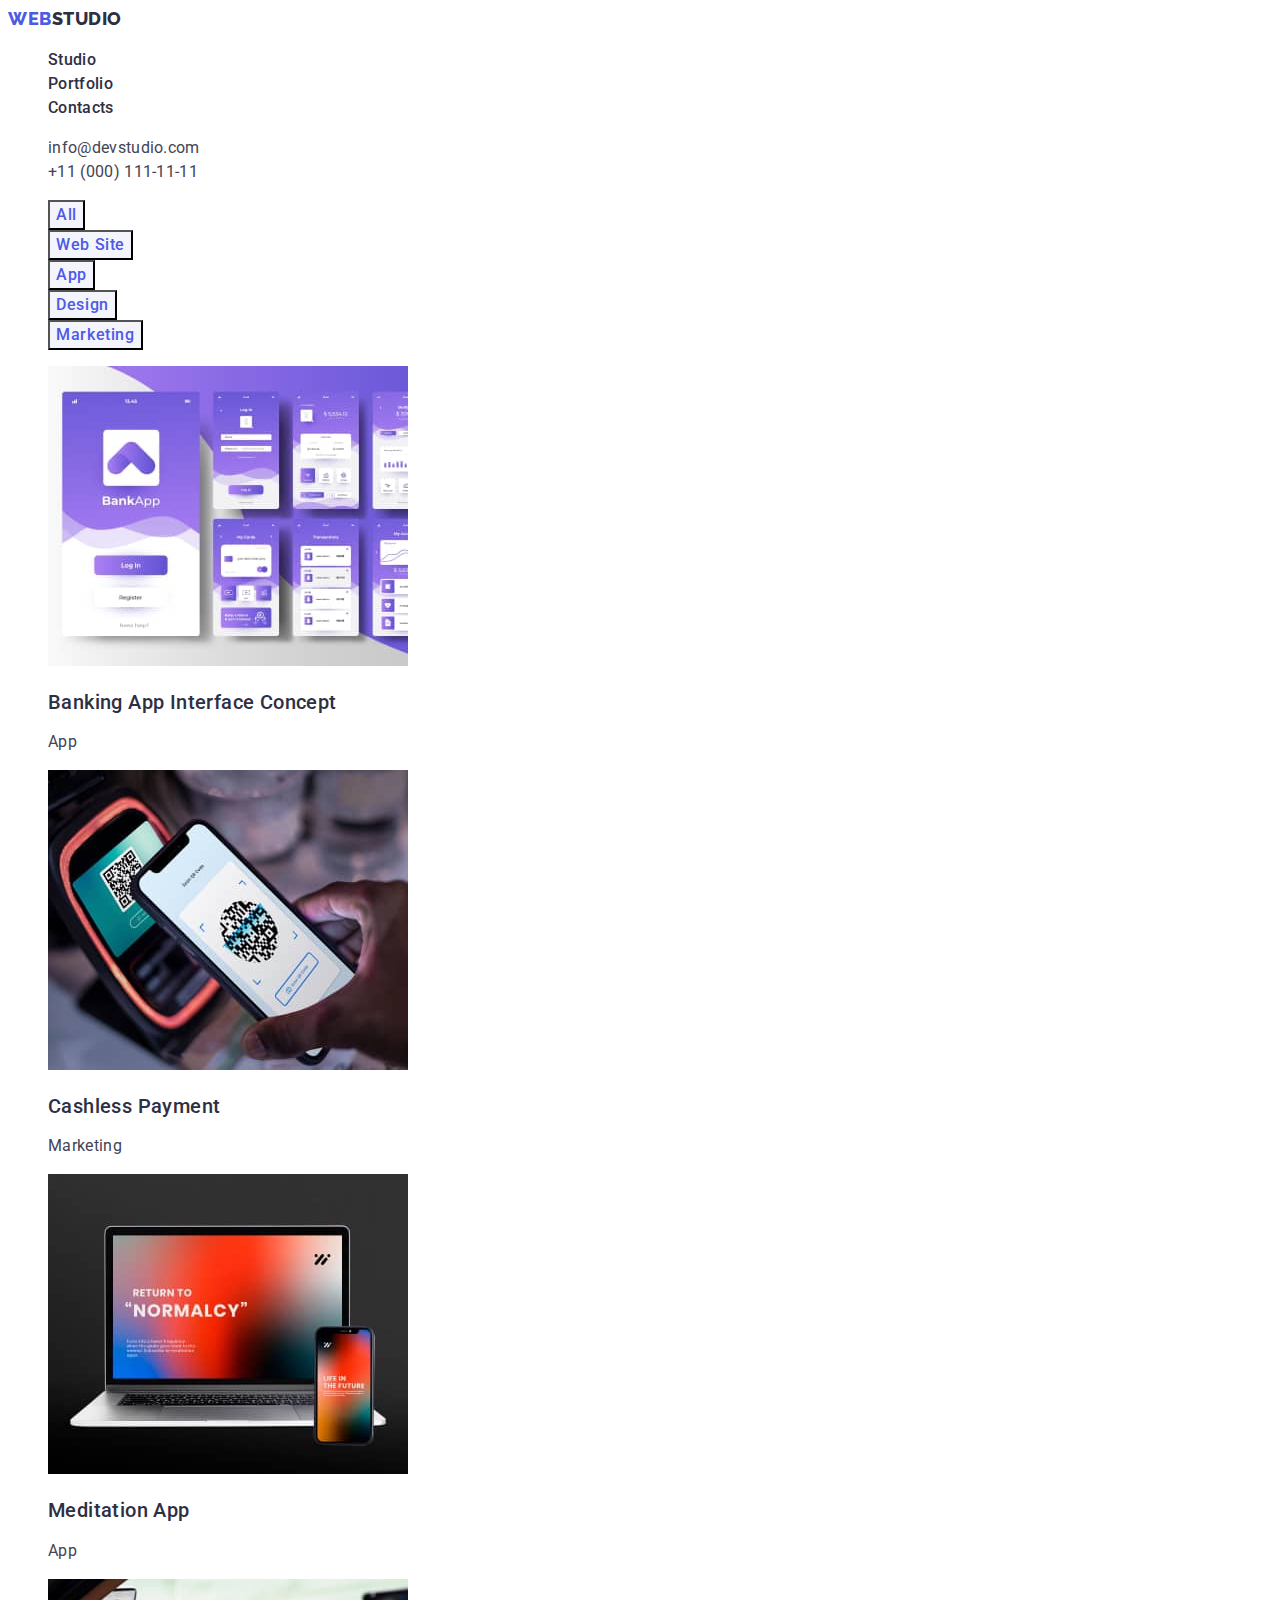
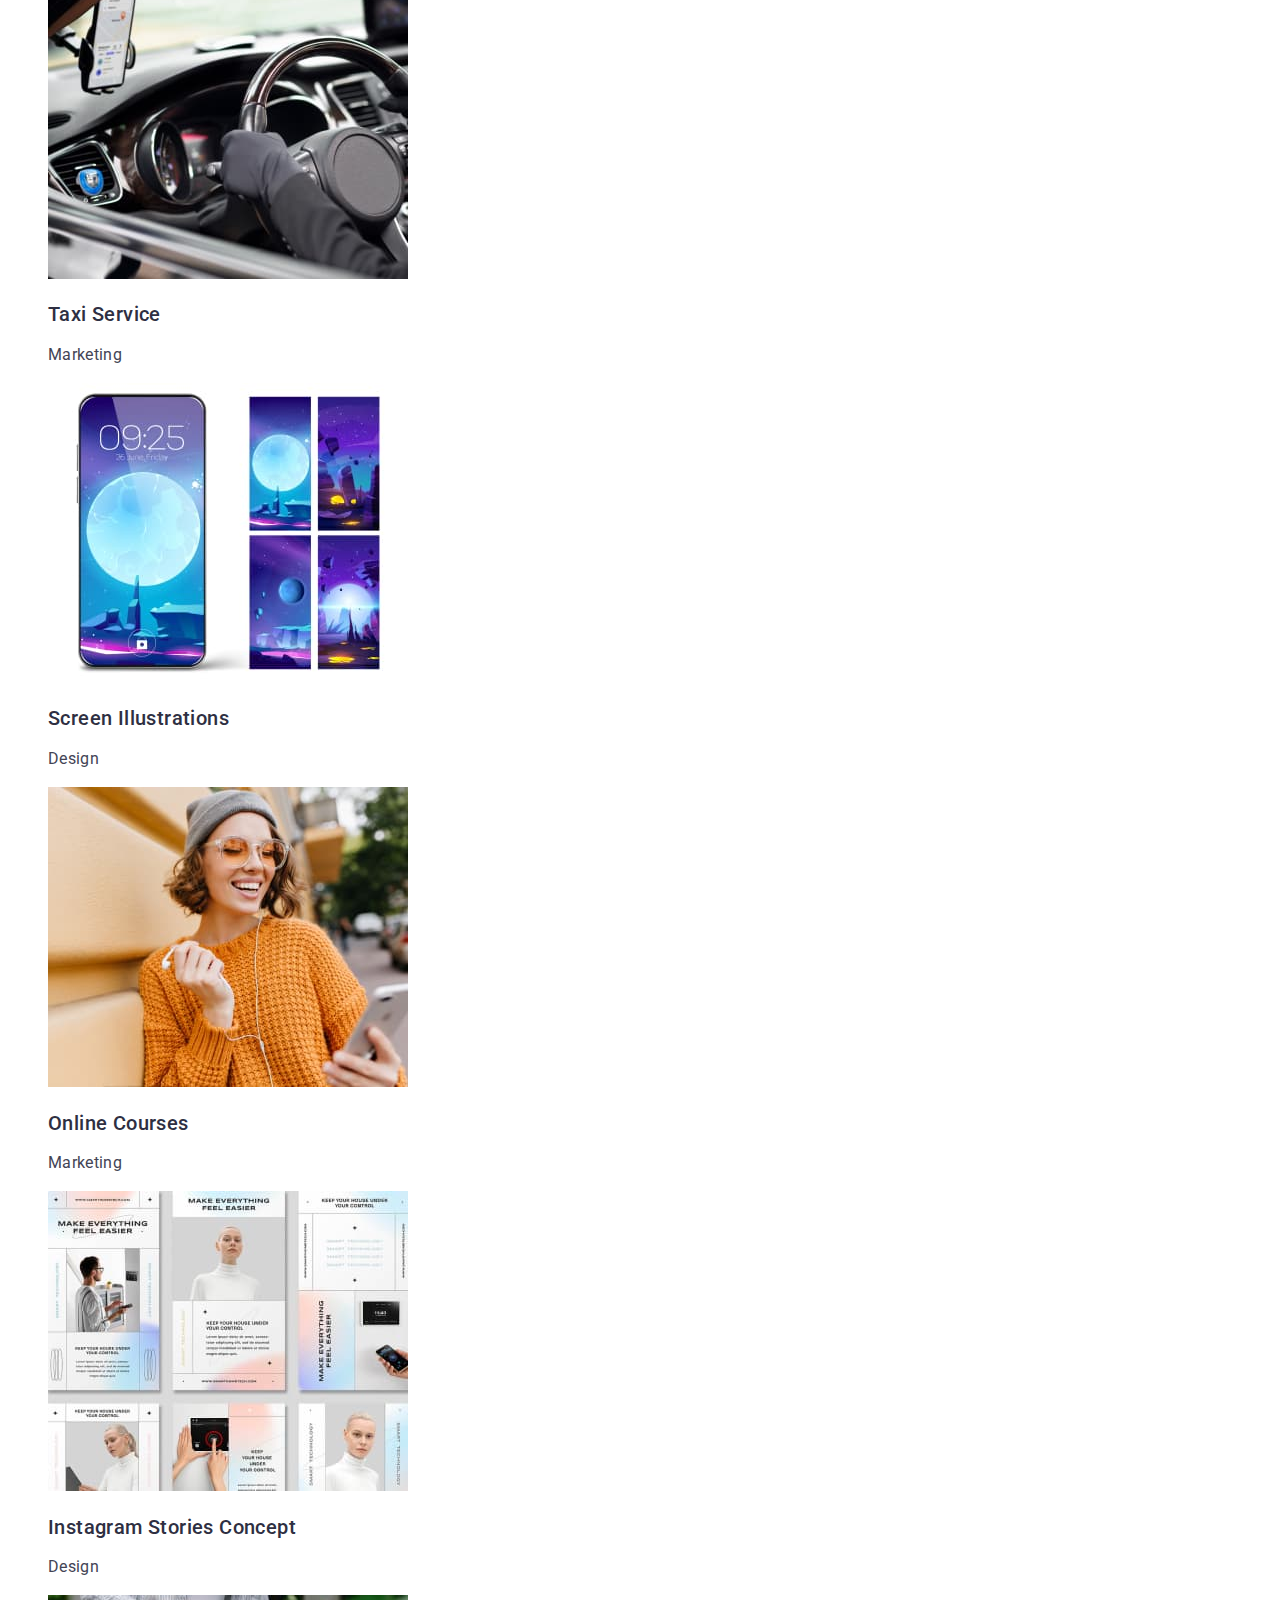
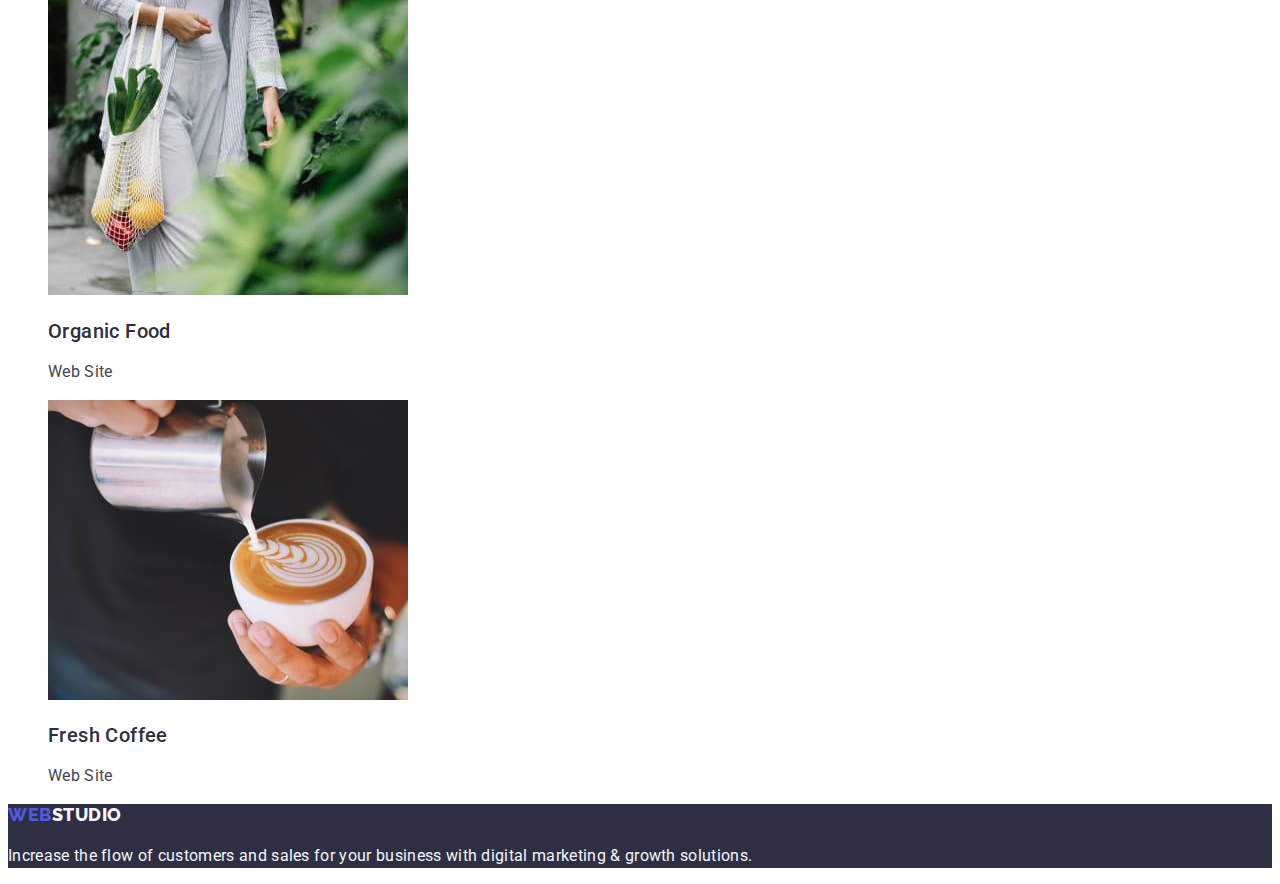
==== portfolio.html @ 10020835 "Initial commit" ====
<!DOCTYPE html>
<html lang="en">
  <head>
    <meta charset="UTF-8" />
    <meta http-equiv="X-UA-Compatible" content="IE=edge" />
    <meta name="viewport" content="width=device-width, initial-scale=1.0" />
    <title>Portfolio</title>
    <!-- Font styles -->
    <link rel="preconnect" href="https://fonts.googleapis.com" />
    <link rel="preconnect" href="https://fonts.gstatic.com" crossorigin />
    <link
      href="https://fonts.googleapis.com/css2?family=Raleway:wght@800&family=Roboto:wght@400;500;700;900&display=swap"
      rel="stylesheet"
    />
    <!-- Custom styles -->
    <link rel="stylesheet" href="./css/styles.css" />
  </head>
  <body>
    <!-- Header section -->
    <header>
      <nav>
        <a href="./index.html" class="logo link">Web<span class="logo-part">Studio</span></a>
        <ul class="list">
          <li>
            <a href="./index.html" class="link unit unit-address unit-menu">Studio</a>
          </li>
          <li>
            <a href="./portfolio.html" class="link unit unit-address unit-menu">Portfolio</a>
          </li>
          <li>
            <a href="" class="link unit unit-address unit-menu">Contacts</a>
          </li>
        </ul>
      </nav>
      <address class="unit-info">
        <ul class="list">
          <li>
            <a href="mailto:info@devstudio.com" class="link unit unit-info">info@devstudio.com</a>
          </li>
          <li>
            <a href="tel:+110001111111" class="link unit unit-info">+11 (000) 111-11-11</a>
          </li>
        </ul>
      </address>
    </header>

    <main>
      <!-- Main section -->
      <section>
        <h1 hidden>Portfolio</h1>
        <ul class="list">
          <li><button type="button" class="btn filter-btn">All</button></li>
          <li><button type="button" class="btn filter-btn">Web Site</button></li>
          <li><button type="button" class="btn filter-btn">App</button></li>
          <li><button type="button" class="btn filter-btn">Design</button></li>
          <li><button type="button" class="btn filter-btn">Marketing</button></li>
        </ul>
        <ul class="list">
          <li>
            <a href="" class="link">
              <img src="./images/portfolio/img1.jpg" alt="Banking App" width="360" height="300" />
              <h2 class="portfolio-photo-title">Banking App Interface Concept</h2>
              <p class="portfolio-photo-type">App</p>
            </a>
          </li>
          <li>
            <a href="" class="link">
              <img
                src="./images/portfolio/img2.jpg"
                alt="Cashless payment"
                width="360"
                height="300"
              />
              <h2 class="portfolio-photo-title">Cashless Payment</h2>
              <p class="portfolio-photo-type">Marketing</p>
            </a>
          </li>
          <li>
            <a href="" class="link">
              <img
                src="./images/portfolio/img3.jpg"
                alt="Meditation App"
                width="360"
                height="300"
              />
              <h2 class="portfolio-photo-title">Meditation App</h2>
              <p class="portfolio-photo-type">App</p>
            </a>
          </li>
          <li>
            <a href="" class="link">
              <img
                src="./images/portfolio/img4jpg.jpg"
                alt="Taxi service"
                width="360"
                height="300"
              />
              <h2 class="portfolio-photo-title">Taxi Service</h2>
              <p class="portfolio-photo-type">Marketing</p>
            </a>
          </li>
          <li>
            <a href="" class="link">
              <img
                src="./images/portfolio/img5.jpg"
                alt="Screen Illustrations"
                width="360"
                height="300"
              />
              <h2 class="portfolio-photo-title">Screen Illustrations</h2>
              <p class="portfolio-photo-type">Design</p>
            </a>
          </li>
          <li>
            <a href="" class="link">
              <img
                src="./images/portfolio/img6.jpg"
                alt="Online Courses"
                width="360"
                height="300"
              />
              <h2 class="portfolio-photo-title">Online Courses</h2>
              <p class="portfolio-photo-type">Marketing</p>
            </a>
          </li>
          <li>
            <a href="" class="link">
              <img
                src="./images/portfolio/img7.jpg"
                alt="Instagram Stories Concept"
                width="360"
                height="300"
              />
              <h2 class="portfolio-photo-title">Instagram Stories Concept</h2>
              <p class="portfolio-photo-type">Design</p>
            </a>
          </li>
          <li>
            <a href="" class="link">
              <img src="./images/portfolio/img8.jpg" alt="Organic Food" width="360" height="300" />
              <h2 class="portfolio-photo-title">Organic Food</h2>
              <p class="portfolio-photo-type">Web Site</p>
            </a>
          </li>
          <li>
            <a href="" class="link">
              <img src="./images/portfolio/img9.jpg" alt="Fresh Coffee" width="360" height="300" />
              <h2 class="portfolio-photo-title">Fresh Coffee</h2>
              <p class="portfolio-photo-type">Web Site</p>
            </a>
          </li>
        </ul>
      </section>
    </main>
    <!-- Footer section -->
    <footer class="page-bottom">
      <a href="./index.html" class="logo link">Web<span class="logo-part-bottom">Studio</span></a>
      <p class="footer-text">
        Increase the flow of customers and sales for your business with digital marketing & growth
        solutions.
      </p>
    </footer>
  </body>
</html>
---- css/styles.css ----
:root {
  /* Fonts */
  --primary-font: 'Roboto', sans-serif;
  --secondary-font: 'Raleway', sans-serif;

  /* Color */
  --main-txt-cl: #434455;
  --subtitle-cl: #2e2f42;
  --logo-part-cl: #4d5ae5;
  --main-bg-cl: #fff;
  --supporting-bg-cl: #2e2f42;
  --secondary-bg-cl: #f4f4fd;
  --main-header-cl: #fff;
  --accent-txt-cl: #404bbf;
}

/* Base styles */
body {
  font-family: var(--primary-font);
  font-size: 16px;
  line-height: 1.5;
  letter-spacing: 0.02em;
  color: var(--main-txt-cl);
  background-color: var(--main-bg-cl);
}

/* Background colors */
.hero {
  background-color: var(--supporting-bg-cl);
}

.team {
  background-color: var(--secondary-bg-cl);
}

.page-bottom {
  background-color: var(--supporting-bg-cl);
}

/* Logo */
.logo {
  text-transform: uppercase;
  font-family: var(--secondary-font);
  font-weight: 800;
  font-size: 18px;
  line-height: 1.17;
  align-items: center;
  letter-spacing: 0.03em;
  color: var(--logo-part-cl);
}

.logo-part {
  color: var(--subtitle-cl);
}

.logo-part-bottom {
  color: var(--secondary-bg-cl);
}

/* Menu */
.unit-menu {
  font-weight: 500;
  line-height: 1.5;
  color: var(--subtitle-cl);
  text-decoration: none;
  font-style: normal;
}

.unit-info {
  font-style: normal;
  text-decoration: none;
  color: inherit;
}

.unit-info:hover,
.unit-info:focus,
.unit-menu:hover,
.unit-menu:focus {
  color: var(--accent-txt-cl);
}

/* Benefits */
.benefit-unit {
}

/* Buttons */
.main-btn {
  font-family: inherit;
  font-style: normal;
  font-weight: 500;
  font-size: 16px;
  line-height: 1.5;
  display: flex;
  align-items: center;
  letter-spacing: 0.04em;
  background-color: var(--logo-part-cl);
  color: var(--main-header-cl);
  cursor: pointer;
}

.main-btn:hover,
.main-btn:focus {
  background-color: var(--accent-txt-cl);
}

.filter-btn {
  font-family: inherit;
  cursor: pointer;
  background-color: var(--secondary-bg-cl);
  font-weight: 500;
  font-size: 16px;
  line-height: 1.5;
  align-items: center;
  text-align: center;
  letter-spacing: 0.04em;
  color: var(--logo-part-cl);
}

.filter-btn:hover,
.filter-btn:focus {
  background-color: var(--accent-txt-cl);
  color: var(--main-bg-cl);
}

.list {
  list-style: none;
}

/* Main content */

.main-header {
  font-weight: 700;
  font-size: 56px;
  line-height: 1.07;
  text-align: center;
  letter-spacing: 0.02em;
  color: var(--main-header-cl);
}

.subtitle {
  font-weight: 700;
  font-size: 36px;
  line-height: 1.11;
  text-align: center;
  letter-spacing: 0.02em;
  text-transform: capitalize;
  color: var(--subtitle-cl);
}
.benefits-title {
  font-weight: 500;
  font-size: 20px;
  line-height: 1.2;
  letter-spacing: 0.02em;
  color: var(--subtitle-cl);
}

/* Team */

.photo-name {
  font-weight: 500;
  font-size: 20px;
  line-height: 1.2;
  text-align: center;
  letter-spacing: 0.02em;
  color: var(--subtitle-cl);
}

.team-unit {
  background-color: var(--main-bg-cl);
}

.photo-desc-team {
  text-align: center;
}

/* Footer */
.footer-text {
  color: #f4f4fd;
  font-size: 16px;
  line-height: 1.5;
  letter-spacing: 0.02em;
}

/* Portfolio */
.portfolio-photo-title {
  color: #2e2f42;
  font-weight: 500;
  font-size: 20px;
  line-height: 1.2;
  letter-spacing: 0.02em;
}
.portfolio-photo-type {
  font-size: 16px;
  line-height: 1.5;
  letter-spacing: 0.02em;
  color: var(--main-txt-cl);
}

.link {
  text-decoration: none;
}
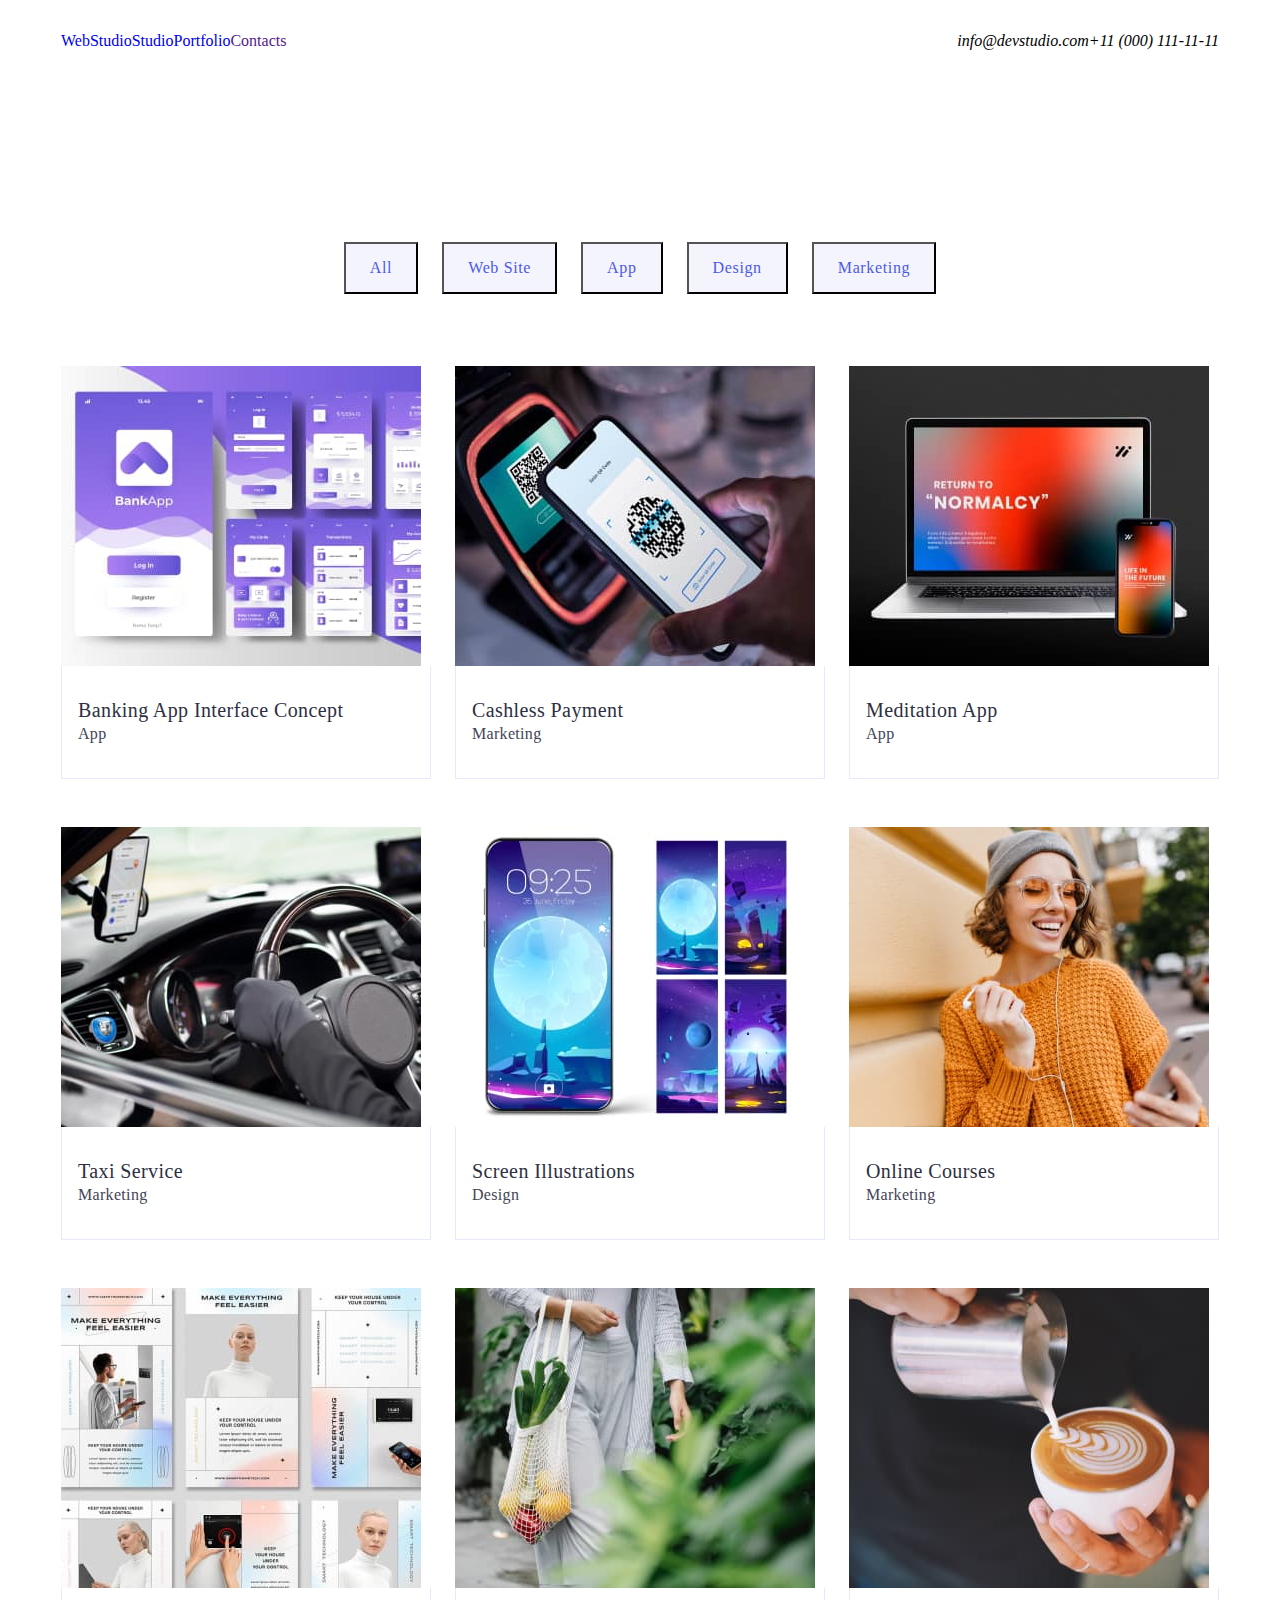
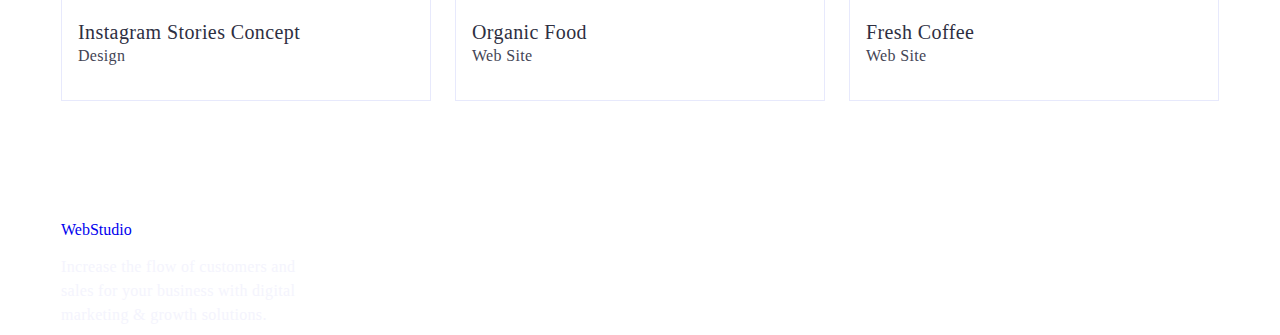
==== commit 5661f930: "update1" ====
--- a/portfolio.html
+++ b/portfolio.html
@@ -5,6 +5,14 @@
     <meta http-equiv="X-UA-Compatible" content="IE=edge" />
     <meta name="viewport" content="width=device-width, initial-scale=1.0" />
     <title>Portfolio</title>
+    <link
+      rel="stylesheet"
+      href="https://cdnjs.cloudflare.com/ajax/libs/modern-normalize/1.1.0/modern-normalize.min.css"
+      integrity="sha512-wpPYUAdjBVSE4KJnH1VR1HeZfpl1ub8YT/NKx4PuQ5NmX2tKuGu6U/JRp5y+Y8XG2tV+wKQpNHVUX03MfMFn9Q=="
+      crossorigin="anonymous"
+      referrerpolicy="no-referrer"
+    />
+
     <!-- Font styles -->
     <link rel="preconnect" href="https://fonts.googleapis.com" />
     <link rel="preconnect" href="https://fonts.gstatic.com" crossorigin />
@@ -17,148 +25,184 @@
   </head>
   <body>
     <!-- Header section -->
-    <header>
-      <nav>
-        <a href="./index.html" class="logo link">Web<span class="logo-part">Studio</span></a>
-        <ul class="list">
-          <li>
-            <a href="./index.html" class="link unit unit-address unit-menu">Studio</a>
-          </li>
-          <li>
-            <a href="./portfolio.html" class="link unit unit-address unit-menu">Portfolio</a>
-          </li>
-          <li>
-            <a href="" class="link unit unit-address unit-menu">Contacts</a>
-          </li>
-        </ul>
-      </nav>
-      <address class="unit-info">
-        <ul class="list">
-          <li>
-            <a href="mailto:info@devstudio.com" class="link unit unit-info">info@devstudio.com</a>
-          </li>
-          <li>
-            <a href="tel:+110001111111" class="link unit unit-info">+11 (000) 111-11-11</a>
-          </li>
-        </ul>
-      </address>
+    <header class="header-page">
+      <div class="container site-nav">
+        <nav class="header-nav">
+          <a href="./index.html" class="header-nav-logo logo link"
+            >Web<span class="logo-part">Studio</span></a
+          >
+          <ul class="header-nav-menu list">
+            <li class="item">
+              <a href="./index.html" class="link unit unit-address unit-menu">Studio</a>
+            </li>
+            <li class="item">
+              <a href="./portfolio.html" class="link unit unit-address unit-menu">Portfolio</a>
+            </li>
+            <li class="item">
+              <a href="" class="link unit unit-address unit-menu">Contacts</a>
+            </li>
+          </ul>
+        </nav>
+        <address class="unit-info">
+          <ul class="list adr-list">
+            <li class="item">
+              <a href="mailto:info@devstudio.com" class="link unit unit-info">info@devstudio.com</a>
+            </li>
+            <li class="item">
+              <a href="tel:+110001111111" class="link unit unit-info">+11 (000) 111-11-11</a>
+            </li>
+          </ul>
+        </address>
+      </div>
     </header>
 
     <main>
       <!-- Main section -->
-      <section>
-        <h1 hidden>Portfolio</h1>
-        <ul class="list">
-          <li><button type="button" class="btn filter-btn">All</button></li>
-          <li><button type="button" class="btn filter-btn">Web Site</button></li>
-          <li><button type="button" class="btn filter-btn">App</button></li>
-          <li><button type="button" class="btn filter-btn">Design</button></li>
-          <li><button type="button" class="btn filter-btn">Marketing</button></li>
-        </ul>
-        <ul class="list">
-          <li>
-            <a href="" class="link">
-              <img src="./images/portfolio/img1.jpg" alt="Banking App" width="360" height="300" />
-              <h2 class="portfolio-photo-title">Banking App Interface Concept</h2>
-              <p class="portfolio-photo-type">App</p>
-            </a>
-          </li>
-          <li>
-            <a href="" class="link">
-              <img
-                src="./images/portfolio/img2.jpg"
-                alt="Cashless payment"
-                width="360"
-                height="300"
-              />
-              <h2 class="portfolio-photo-title">Cashless Payment</h2>
-              <p class="portfolio-photo-type">Marketing</p>
-            </a>
-          </li>
-          <li>
-            <a href="" class="link">
-              <img
-                src="./images/portfolio/img3.jpg"
-                alt="Meditation App"
-                width="360"
-                height="300"
-              />
-              <h2 class="portfolio-photo-title">Meditation App</h2>
-              <p class="portfolio-photo-type">App</p>
-            </a>
-          </li>
-          <li>
-            <a href="" class="link">
-              <img
-                src="./images/portfolio/img4jpg.jpg"
-                alt="Taxi service"
-                width="360"
-                height="300"
-              />
-              <h2 class="portfolio-photo-title">Taxi Service</h2>
-              <p class="portfolio-photo-type">Marketing</p>
-            </a>
-          </li>
-          <li>
-            <a href="" class="link">
-              <img
-                src="./images/portfolio/img5.jpg"
-                alt="Screen Illustrations"
-                width="360"
-                height="300"
-              />
-              <h2 class="portfolio-photo-title">Screen Illustrations</h2>
-              <p class="portfolio-photo-type">Design</p>
-            </a>
-          </li>
-          <li>
-            <a href="" class="link">
-              <img
-                src="./images/portfolio/img6.jpg"
-                alt="Online Courses"
-                width="360"
-                height="300"
-              />
-              <h2 class="portfolio-photo-title">Online Courses</h2>
-              <p class="portfolio-photo-type">Marketing</p>
-            </a>
-          </li>
-          <li>
-            <a href="" class="link">
-              <img
-                src="./images/portfolio/img7.jpg"
-                alt="Instagram Stories Concept"
-                width="360"
-                height="300"
-              />
-              <h2 class="portfolio-photo-title">Instagram Stories Concept</h2>
-              <p class="portfolio-photo-type">Design</p>
-            </a>
-          </li>
-          <li>
-            <a href="" class="link">
-              <img src="./images/portfolio/img8.jpg" alt="Organic Food" width="360" height="300" />
-              <h2 class="portfolio-photo-title">Organic Food</h2>
-              <p class="portfolio-photo-type">Web Site</p>
-            </a>
-          </li>
-          <li>
-            <a href="" class="link">
-              <img src="./images/portfolio/img9.jpg" alt="Fresh Coffee" width="360" height="300" />
-              <h2 class="portfolio-photo-title">Fresh Coffee</h2>
-              <p class="portfolio-photo-type">Web Site</p>
-            </a>
-          </li>
-        </ul>
+      <section class="portfolio">
+        <div class="container">
+          <h1 hidden>Portfolio</h1>
+          <ul class="list filter-list">
+            <li><button type="button" class="btn filter-btn">All</button></li>
+            <li><button type="button" class="btn filter-btn">Web Site</button></li>
+            <li><button type="button" class="btn filter-btn">App</button></li>
+            <li><button type="button" class="btn filter-btn">Design</button></li>
+            <li><button type="button" class="btn filter-btn">Marketing</button></li>
+          </ul>
+          <ul class="list works-list">
+            <li class="item">
+              <a href="" class="link">
+                <img src="./images/portfolio/img1.jpg" alt="Banking App" width="360" height="300" />
+                <div class="works-info">
+                  <h2 class="portfolio-photo-title">Banking App Interface Concept</h2>
+                  <p class="portfolio-photo-type">App</p>
+                </div>
+              </a>
+            </li>
+            <li class="item">
+              <a href="" class="link">
+                <img
+                  src="./images/portfolio/img2.jpg"
+                  alt="Cashless payment"
+                  width="360"
+                  height="300"
+                />
+                <div class="works-info">
+                  <h2 class="portfolio-photo-title">Cashless Payment</h2>
+                  <p class="portfolio-photo-type">Marketing</p>
+                </div>
+              </a>
+            </li>
+            <li class="item">
+              <a href="" class="link">
+                <img
+                  src="./images/portfolio/img3.jpg"
+                  alt="Meditation App"
+                  width="360"
+                  height="300"
+                />
+                <div class="works-info">
+                  <h2 class="portfolio-photo-title">Meditation App</h2>
+                  <p class="portfolio-photo-type">App</p>
+                </div>
+              </a>
+            </li>
+            <li class="item">
+              <a href="" class="link">
+                <img
+                  src="./images/portfolio/img4jpg.jpg"
+                  alt="Taxi service"
+                  width="360"
+                  height="300"
+                />
+                <div class="works-info">
+                  <h2 class="portfolio-photo-title">Taxi Service</h2>
+                  <p class="portfolio-photo-type">Marketing</p>
+                </div>
+              </a>
+            </li>
+            <li class="item">
+              <a href="" class="link">
+                <img
+                  src="./images/portfolio/img5.jpg"
+                  alt="Screen Illustrations"
+                  width="360"
+                  height="300"
+                />
+                <div class="works-info">
+                  <h2 class="portfolio-photo-title">Screen Illustrations</h2>
+                  <p class="portfolio-photo-type">Design</p>
+                </div>
+              </a>
+            </li>
+            <li class="item">
+              <a href="" class="link">
+                <img
+                  src="./images/portfolio/img6.jpg"
+                  alt="Online Courses"
+                  width="360"
+                  height="300"
+                />
+                <div class="works-info">
+                  <h2 class="portfolio-photo-title">Online Courses</h2>
+                  <p class="portfolio-photo-type">Marketing</p>
+                </div>
+              </a>
+            </li>
+            <li class="item">
+              <a href="" class="link">
+                <img
+                  src="./images/portfolio/img7.jpg"
+                  alt="Instagram Stories Concept"
+                  width="360"
+                  height="300"
+                />
+                <div class="works-info">
+                  <h2 class="portfolio-photo-title">Instagram Stories Concept</h2>
+                  <p class="portfolio-photo-type">Design</p>
+                </div>
+              </a>
+            </li>
+            <li class="item">
+              <a href="" class="link">
+                <img
+                  src="./images/portfolio/img8.jpg"
+                  alt="Organic Food"
+                  width="360"
+                  height="300"
+                />
+                <div class="works-info">
+                  <h2 class="portfolio-photo-title">Organic Food</h2>
+                  <p class="portfolio-photo-type">Web Site</p>
+                </div>
+              </a>
+            </li>
+            <li class="item">
+              <a href="" class="link">
+                <img
+                  src="./images/portfolio/img9.jpg"
+                  alt="Fresh Coffee"
+                  width="360"
+                  height="300"
+                />
+                <div class="works-info">
+                  <h2 class="portfolio-photo-title">Fresh Coffee</h2>
+                  <p class="portfolio-photo-type">Web Site</p>
+                </div>
+              </a>
+            </li>
+          </ul>
+        </div>
       </section>
     </main>
     <!-- Footer section -->
     <footer class="page-bottom">
-      <a href="./index.html" class="logo link">Web<span class="logo-part-bottom">Studio</span></a>
-      <p class="footer-text">
-        Increase the flow of customers and sales for your business with digital marketing & growth
-        solutions.
-      </p>
+      <div class="container">
+        <a href="./index.html" class="logo link">Web<span class="logo-part-bottom">Studio</span></a>
+        <p class="footer-text">
+          Increase the flow of customers and sales for your business with digital marketing & growth
+          solutions.
+        </p>
+      </div>
     </footer>
   </body>
 </html>
--- a/css/styles.css
+++ b/css/styles.css
@@ -12,90 +12,136 @@
   --secondary-bg-cl: #f4f4fd;
   --main-header-cl: #fff;
   --accent-txt-cl: #404bbf;
-}
-
-/* Base styles */
-body {
-  font-family: var(--primary-font);
-  font-size: 16px;
-  line-height: 1.5;
-  letter-spacing: 0.02em;
-  color: var(--main-txt-cl);
-  background-color: var(--main-bg-cl);
-}
-
-/* Background colors */
-.hero {
-  background-color: var(--supporting-bg-cl);
-}
-
-.team {
-  background-color: var(--secondary-bg-cl);
-}
-
-.page-bottom {
-  background-color: var(--supporting-bg-cl);
-}
-
-/* Logo */
-.logo {
-  text-transform: uppercase;
-  font-family: var(--secondary-font);
-  font-weight: 800;
-  font-size: 18px;
-  line-height: 1.17;
-  align-items: center;
-  letter-spacing: 0.03em;
-  color: var(--logo-part-cl);
-}
-
-.logo-part {
-  color: var(--subtitle-cl);
-}
-
-.logo-part-bottom {
-  color: var(--secondary-bg-cl);
-}
-
-/* Menu */
-.unit-menu {
-  font-weight: 500;
-  line-height: 1.5;
-  color: var(--subtitle-cl);
-  text-decoration: none;
-  font-style: normal;
-}
-
-.unit-info {
-  font-style: normal;
-  text-decoration: none;
-  color: inherit;
-}
-
-.unit-info:hover,
-.unit-info:focus,
-.unit-menu:hover,
-.unit-menu:focus {
-  color: var(--accent-txt-cl);
-}
-
-/* Benefits */
-.benefit-unit {
-}
-
-/* Buttons */
-.main-btn {
-  font-family: inherit;
-  font-style: normal;
-  font-weight: 500;
-  font-size: 16px;
-  line-height: 1.5;
-  display: flex;
-  align-items: center;
-  letter-spacing: 0.04em;
-  background-color: var(--logo-part-cl);
-  color: var(--main-header-cl);
-  cursor: pointer;
+  --secondary-fon-color: #e7e9fc;
+}
+
+h1,
+h2,
+h3,
+h4,
+h5,
+h6,
+p {
+  margin: 0;
+}
+ul {
+  padding: 0;
+  margin: 0;
+  list-style: none;
+}
+img {
+  display: block;
+  max-width: 100%;
+
+  /* Base styles */
+  body {
+    font-family: var(--primary-font);
+    font-size: 16px;
+    line-height: 1.5;
+    letter-spacing: 0.02em;
+    color: var(--main-txt-cl);
+    background-color: var(--main-bg-cl);
+  }
+
+  /* Background colors */
+  .hero {
+    padding: 188px 0;
+    text-align: center;
+    background-color: var(--supporting-bg-cl);
+  }
+
+  .team {
+    padding-top: 120px;
+    padding-bottom: 120px;
+    background-color: var(--secondary-bg-cl);
+  }
+
+  .page-bottom {
+    padding-top: 100px;
+    padding-bottom: 100px;
+    background-color: var(--supporting-bg-cl);
+    color: var(--secondary-bg-cl);
+  }
+
+  /* Logo */
+  .logo {
+    text-transform: uppercase;
+    font-family: var(--secondary-font);
+    font-weight: 800;
+    font-size: 18px;
+    line-height: 1.17;
+    align-items: center;
+    letter-spacing: 0.03em;
+    color: var(--logo-part-cl);
+  }
+
+  .logo-part {
+    color: var(--subtitle-cl);
+  }
+
+  .logo-part-bottom {
+    display: inline-block;
+    margin-bottom: 16px;
+
+    text-transform: uppercase;
+    font-family: 'Raleway', sans-serif;
+    font-weight: 800;
+    font-size: 18px;
+    line-height: 1.17;
+    letter-spacing: 0.03em;
+    color: var(--secondary-bg-cl);
+  }
+
+  /* Menu */
+  .unit-menu {
+    font-weight: 500;
+    line-height: 1.5;
+    color: var(--subtitle-cl);
+    text-decoration: none;
+    font-style: normal;
+  }
+
+  .unit-info {
+    font-style: normal;
+    text-decoration: none;
+    color: inherit;
+  }
+
+  .unit-info:hover,
+  .unit-info:focus,
+  .unit-menu:hover,
+  .unit-menu:focus {
+    color: var(--accent-txt-cl);
+  }
+
+  /* Benefits */
+  .benefit-unit {
+    width: 264px;
+    font-size: 16px;
+  }
+
+  /* Buttons */
+  .main-btn {
+    display: block;
+    margin: 0 auto;
+
+    font-family: inherit;
+    font-style: normal;
+    font-weight: 500;
+    font-size: 16px;
+    line-height: 1.5;
+    display: flex;
+    align-items: center;
+    letter-spacing: 0.04em;
+    background-color: var(--logo-part-cl);
+    color: var(--main-header-cl);
+    cursor: pointer;
+    min-width: 169px;
+    height: 56px;
+    border: none;
+    border-radius: 4px;
+    cursor: pointer;
+  }
 }
 
 .main-btn:hover,
@@ -104,6 +150,7 @@
 }
 
 .filter-btn {
+  padding: 12px 24px;
   font-family: inherit;
   cursor: pointer;
   background-color: var(--secondary-bg-cl);
@@ -117,18 +164,24 @@
 }
 
 .filter-btn:hover,
-.filter-btn:focus {
+.filter-btn:focus,
+filter-btn:active {
+  border: 1px solid transparent;
   background-color: var(--accent-txt-cl);
   color: var(--main-bg-cl);
 }
 
 .list {
   list-style: none;
+  padding: 0;
+  margin: 0;
 }
 
 /* Main content */
 
 .main-header {
+  max-width: 496px;
+  margin: 0 auto 48px;
   font-weight: 700;
   font-size: 56px;
   line-height: 1.07;
@@ -138,6 +191,7 @@
 }
 
 .subtitle {
+  margin-bottom: 72px;
   font-weight: 700;
   font-size: 36px;
   line-height: 1.11;
@@ -147,6 +201,7 @@
   color: var(--subtitle-cl);
 }
 .benefits-title {
+  margin-bottom: 8px;
   font-weight: 500;
   font-size: 20px;
   line-height: 1.2;
@@ -157,6 +212,7 @@
 /* Team */
 
 .photo-name {
+  margin-bottom: 8px;
   font-weight: 500;
   font-size: 20px;
   line-height: 1.2;
@@ -165,16 +221,14 @@
   color: var(--subtitle-cl);
 }
 
-.team-unit {
-  background-color: var(--main-bg-cl);
-}
-
 .photo-desc-team {
   text-align: center;
 }
 
 /* Footer */
 .footer-text {
+  margin-top: 16px;
+  width: 264px;
   color: #f4f4fd;
   font-size: 16px;
   line-height: 1.5;
@@ -199,3 +253,155 @@
 .link {
   text-decoration: none;
 }
+
+.container {
+  max-width: 1158px;
+  padding: 0 15px;
+  margin: 0 auto;
+}
+
+.header-nav-logo
+  (
+  display: block;
+  padding-bottom: 24px;
+  padding-top: 24px;
+  margin-right: 76px;
+)
+  .header-page {
+  border-bottom: 1px solid var(--secondary-fon-color);
+}
+
+.site-nav {
+  display: flex;
+  justify-content: space-between;
+}
+
+.header-nav {
+  display: flex;
+  align-items: center;
+}
+
+.header-nav-menu {
+  display: flex;
+}
+
+.header-nav-menu.item:not(:last-child) {
+  margin-right: 40px;
+}
+.header-nav-menu.link {
+  display: block;
+
+  padding-top: 24px;
+  padding-bottom: 24px;
+
+  font-weight: 500;
+}
+.adr-list {
+  display: flex;
+}
+
+.adr-list .link {
+  display: block;
+  padding-top: 24px;
+  padding-bottom: 24px;
+
+  color: var(--primary-text-color);
+}
+
+.benefits {
+  padding: 120px 0;
+}
+
+.benefits-list {
+  display: flex;
+  /* gap: 24px; */
+}
+
+.benefits-list .item:not(:last-child) {
+  margin-right: 24px;
+}
+
+.benefits-list .item {
+  width: calc((100% -72px) / 4);
+}
+
+.about {
+  padding-bottom: 120px;
+}
+
+.about-list {
+  display: flex;
+  gap: 24px;
+}
+
+.about-list .item {
+  width: calc((100% - 48px) / 3);
+}
+
+.team-list .item {
+  width: calc((100% - 72px) / 4);
+  background-color: var(--primary-fon-color);
+
+  box-shadow: 0px 1px 6px rgba(46, 47, 66, 0.08), 0px 1px 1px rgba(46, 47, 66, 0.16),
+    0px 2px 1px rgba(46, 47, 66, 0.08);
+  border-radius: 0px 0px 4px 4px;
+}
+
+.team-card {
+  padding: 32px 16px;
+
+  font-weight: 400;
+  font-size: 16px;
+  line-height: 1.2;
+  letter-spacing: 0.02em;
+  text-align: center;
+
+  color: var(--primary-text-color);
+}
+
+.logo-footer {
+  display: inline-block;
+  margin-bottom: 16px;
+
+  text-transform: uppercase;
+  font-family: 'Raleway', sans-serif;
+  font-weight: 800;
+  font-size: 18px;
+  line-height: 1.17;
+  letter-spacing: 0.03em;
+  color: var(--logo-part-cl);
+}
+
+.portfolio {
+  padding-top: 96px;
+  padding-bottom: 120px;
+
+  background-color: var(--main-bg-cl);
+}
+
+.filter-list {
+  display: flex;
+  justify-content: center;
+  gap: 24px;
+  margin: 72px;
+}
+
+.works-list {
+  display: flex;
+  flex-wrap: wrap;
+  column-gap: 24px;
+  row-gap: 48px;
+}
+
+.works-list > .item {
+  width: calc((100% - 48px) / 3);
+}
+
+.works-info {
+  padding: 32px 16px;
+
+  border: 1px solid var(--secondary-fon-color);
+  border-top: none;
+
+  background-color: var(--main-header-cl);
+}
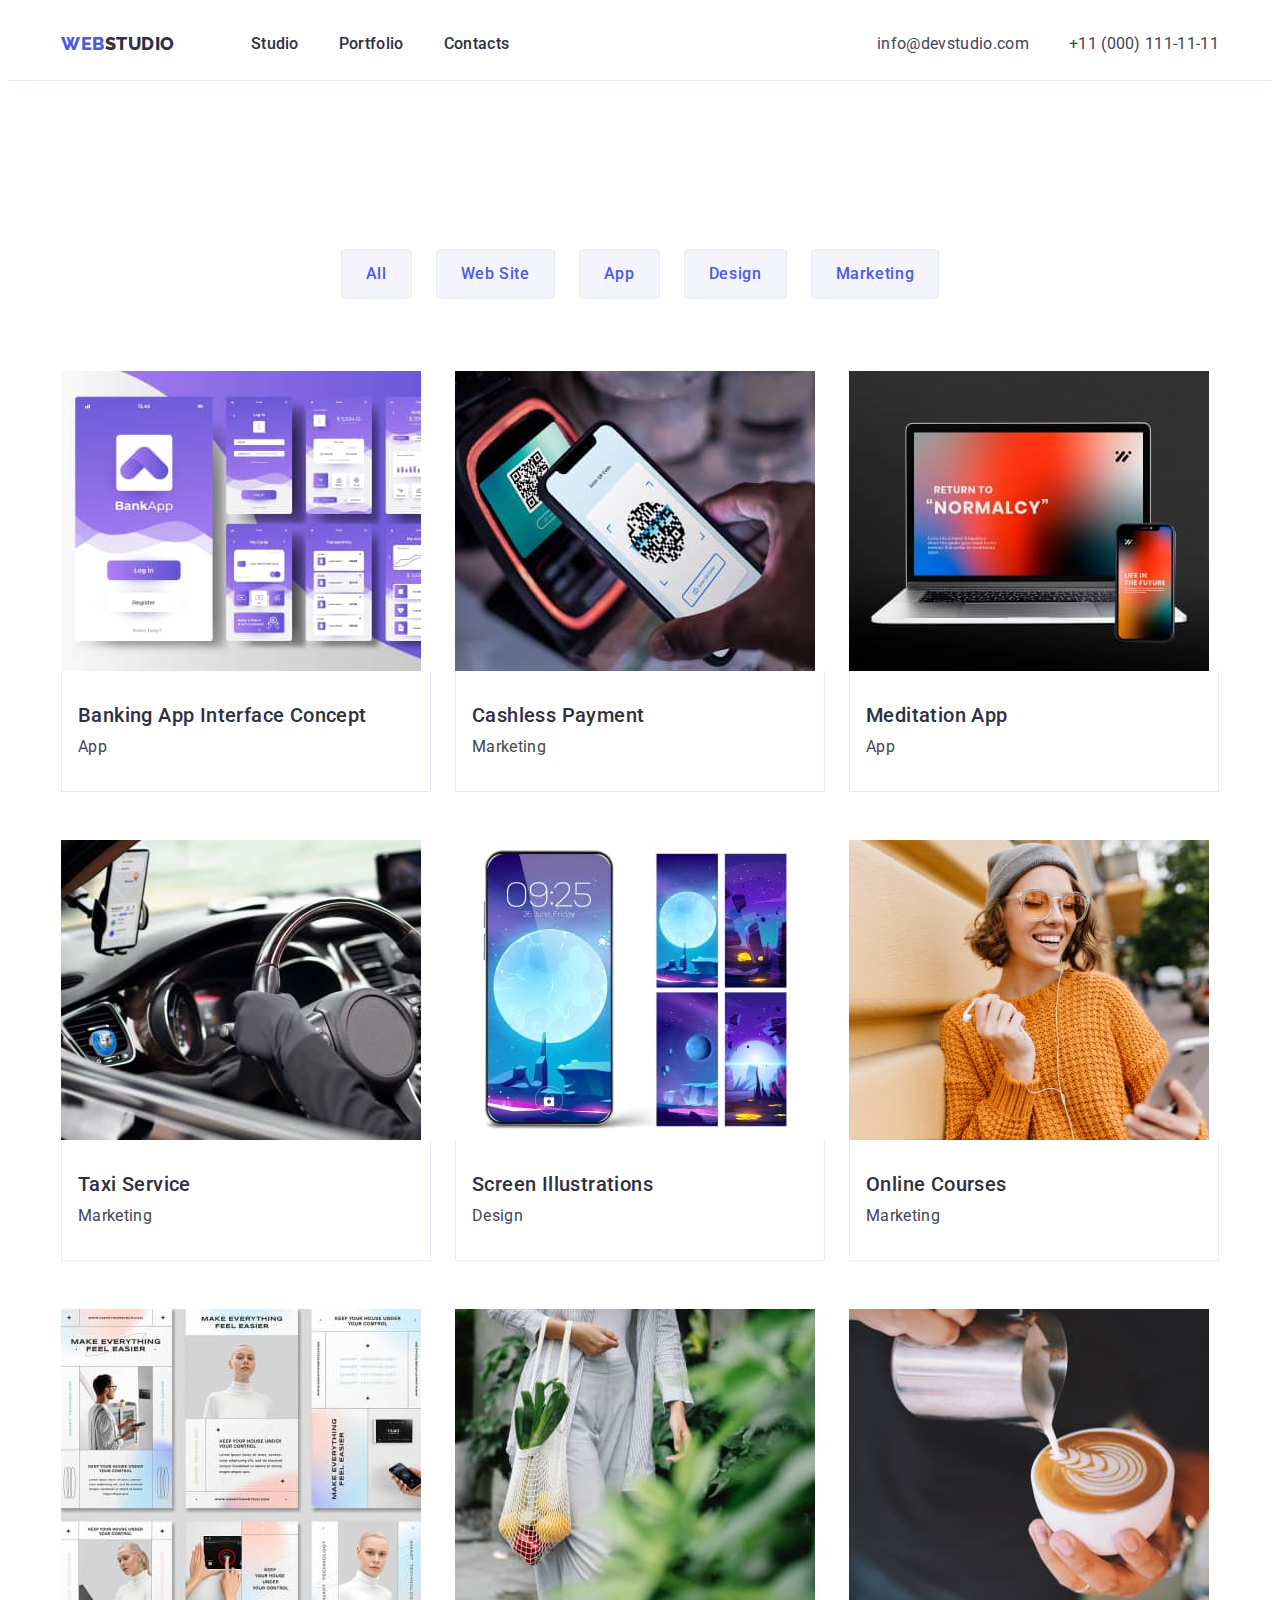
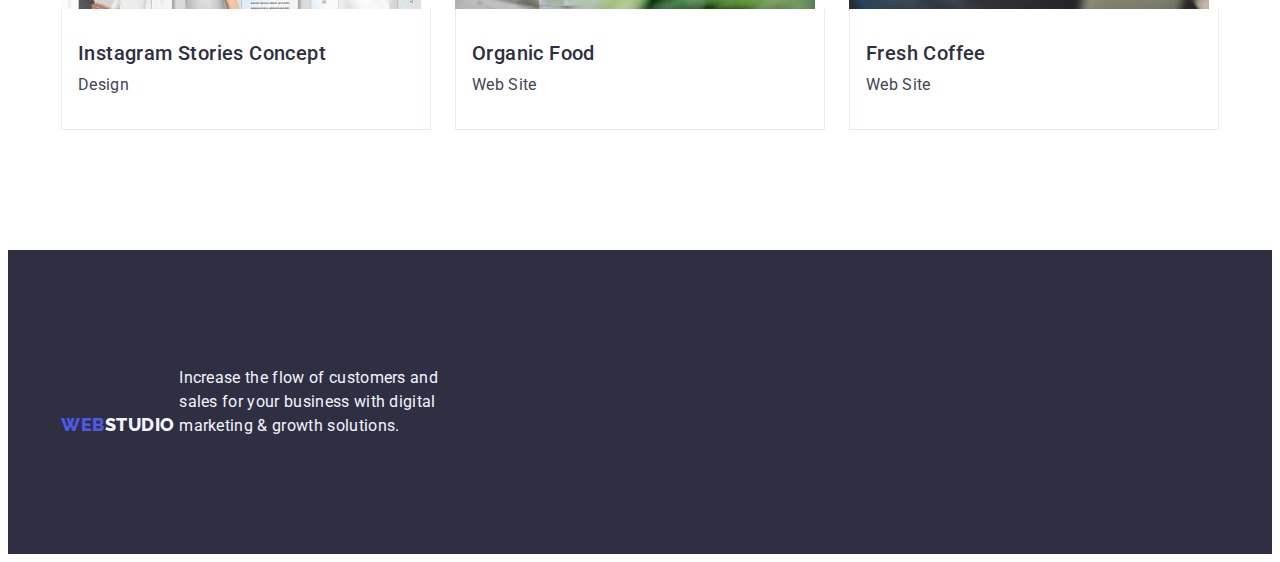
==== commit 2fcf197a: "update5" ====
--- a/portfolio.html
+++ b/portfolio.html
@@ -62,11 +62,11 @@
         <div class="container">
           <h1 hidden>Portfolio</h1>
           <ul class="list filter-list">
-            <li><button type="button" class="btn filter-btn">All</button></li>
-            <li><button type="button" class="btn filter-btn">Web Site</button></li>
-            <li><button type="button" class="btn filter-btn">App</button></li>
-            <li><button type="button" class="btn filter-btn">Design</button></li>
-            <li><button type="button" class="btn filter-btn">Marketing</button></li>
+            <li><button type="button" class="filter-btn">All</button></li>
+            <li><button type="button" class="filter-btn">Web Site</button></li>
+            <li><button type="button" class="filter-btn">App</button></li>
+            <li><button type="button" class="filter-btn">Design</button></li>
+            <li><button type="button" class="filter-btn">Marketing</button></li>
           </ul>
           <ul class="list works-list">
             <li class="item">
--- a/css/styles.css
+++ b/css/styles.css
@@ -32,116 +32,116 @@
 img {
   display: block;
   max-width: 100%;
-
-  /* Base styles */
-  body {
-    font-family: var(--primary-font);
-    font-size: 16px;
-    line-height: 1.5;
-    letter-spacing: 0.02em;
-    color: var(--main-txt-cl);
-    background-color: var(--main-bg-cl);
-  }
-
-  /* Background colors */
-  .hero {
-    padding: 188px 0;
-    text-align: center;
-    background-color: var(--supporting-bg-cl);
-  }
-
-  .team {
-    padding-top: 120px;
-    padding-bottom: 120px;
-    background-color: var(--secondary-bg-cl);
-  }
-
-  .page-bottom {
-    padding-top: 100px;
-    padding-bottom: 100px;
-    background-color: var(--supporting-bg-cl);
-    color: var(--secondary-bg-cl);
-  }
-
-  /* Logo */
-  .logo {
-    text-transform: uppercase;
-    font-family: var(--secondary-font);
-    font-weight: 800;
-    font-size: 18px;
-    line-height: 1.17;
-    align-items: center;
-    letter-spacing: 0.03em;
-    color: var(--logo-part-cl);
-  }
-
-  .logo-part {
-    color: var(--subtitle-cl);
-  }
-
-  .logo-part-bottom {
-    display: inline-block;
-    margin-bottom: 16px;
-
-    text-transform: uppercase;
-    font-family: 'Raleway', sans-serif;
-    font-weight: 800;
-    font-size: 18px;
-    line-height: 1.17;
-    letter-spacing: 0.03em;
-    color: var(--secondary-bg-cl);
-  }
-
-  /* Menu */
-  .unit-menu {
-    font-weight: 500;
-    line-height: 1.5;
-    color: var(--subtitle-cl);
-    text-decoration: none;
-    font-style: normal;
-  }
-
-  .unit-info {
-    font-style: normal;
-    text-decoration: none;
-    color: inherit;
-  }
-
-  .unit-info:hover,
-  .unit-info:focus,
-  .unit-menu:hover,
-  .unit-menu:focus {
-    color: var(--accent-txt-cl);
-  }
-
-  /* Benefits */
-  .benefit-unit {
-    width: 264px;
-    font-size: 16px;
-  }
-
-  /* Buttons */
-  .main-btn {
-    display: block;
-    margin: 0 auto;
-
-    font-family: inherit;
-    font-style: normal;
-    font-weight: 500;
-    font-size: 16px;
-    line-height: 1.5;
-    display: flex;
-    align-items: center;
-    letter-spacing: 0.04em;
-    background-color: var(--logo-part-cl);
-    color: var(--main-header-cl);
-    cursor: pointer;
-    min-width: 169px;
-    height: 56px;
-    border: none;
-    border-radius: 4px;
-    cursor: pointer;
-  }
+}
+/* Base styles */
+body {
+  font-family: 'Roboto', sans-serif;
+  font-weight: 400;
+  font-size: 16px;
+  line-height: 1.5;
+  letter-spacing: 0.02em;
+
+  color: var(--main-txt-cl);
+  background-color: var(--main-bg-cl);
+}
+
+/* Background colors */
+.hero {
+  padding: 188px 0;
+  text-align: center;
+  background-color: var(--supporting-bg-cl);
+}
+
+.team {
+  padding-top: 120px;
+  padding-bottom: 120px;
+  background-color: var(--secondary-bg-cl);
+}
+
+.page-bottom {
+  padding-top: 100px;
+  padding-bottom: 100px;
+  background-color: var(--supporting-bg-cl);
+  color: var(--secondary-bg-cl);
+}
+
+/* Logo */
+.logo {
+  text-transform: uppercase;
+  font-family: var(--secondary-font);
+  font-weight: 800;
+  font-size: 18px;
+  line-height: 1.17;
+  align-items: center;
+  letter-spacing: 0.03em;
+  color: var(--logo-part-cl);
+}
+
+.logo-part {
+  color: var(--subtitle-cl);
+}
+
+.logo-part-bottom {
+  display: inline-block;
+  margin-bottom: 16px;
+
+  text-transform: uppercase;
+  font-family: 'Raleway', sans-serif;
+  font-weight: 800;
+  font-size: 18px;
+  line-height: 1.17;
+  letter-spacing: 0.03em;
+  color: var(--secondary-bg-cl);
+}
+
+/* Menu */
+.unit-menu {
+  font-weight: 500;
+  line-height: 1.5;
+  color: var(--subtitle-cl);
+  text-decoration: none;
+  font-style: normal;
+}
+
+.unit-info {
+  font-style: normal;
+  text-decoration: none;
+  color: inherit;
+}
+
+.unit-info:hover,
+.unit-info:focus,
+.unit-menu:hover,
+.unit-menu:focus {
+  color: var(--accent-txt-cl);
+}
+
+/* Benefits */
+.benefit-unit {
+  width: 264px;
+  font-size: 16px;
+}
+
+/* Buttons */
+.main-btn {
+  display: block;
+  margin: 0 auto;
+
+  font-family: 'Roboto', sans-serif;
+  font-style: normal;
+  font-weight: 500;
+  font-size: 16px;
+  line-height: 1.5;
+  letter-spacing: 0.04em;
+
+  background-color: var(--logo-part-cl);
+  color: var(--main-bg-cl);
+
+  min-width: 169px;
+  height: 56px;
+  border: none;
+  border-radius: 4px;
+  cursor: pointer;
 }
 
 .main-btn:hover,
@@ -161,11 +161,13 @@
   text-align: center;
   letter-spacing: 0.04em;
   color: var(--logo-part-cl);
+  border: 1px solid var(--secondary-fon-color);
+  border-radius: 4px;
 }
 
 .filter-btn:hover,
 .filter-btn:focus,
-filter-btn:active {
+.filter-btn:active {
   border: 1px solid transparent;
   background-color: var(--accent-txt-cl);
   color: var(--main-bg-cl);
@@ -227,7 +229,9 @@
 
 /* Footer */
 .footer-text {
+  display: inline-block;
   margin-top: 16px;
+  margin-bottom: 16px;
   width: 264px;
   color: #f4f4fd;
   font-size: 16px;
@@ -242,6 +246,7 @@
   font-size: 20px;
   line-height: 1.2;
   letter-spacing: 0.02em;
+  margin-bottom: 8px;
 }
 .portfolio-photo-type {
   font-size: 16px;
@@ -260,14 +265,14 @@
   margin: 0 auto;
 }
 
-.header-nav-logo
-  (
+.header-nav-logo {
   display: block;
   padding-bottom: 24px;
   padding-top: 24px;
   margin-right: 76px;
-)
-  .header-page {
+}
+
+.header-page {
   border-bottom: 1px solid var(--secondary-fon-color);
 }
 
@@ -283,17 +288,14 @@
 
 .header-nav-menu {
   display: flex;
-}
-
-.header-nav-menu.item:not(:last-child) {
-  margin-right: 40px;
-}
-.header-nav-menu.link {
-  display: block;
-
   padding-top: 24px;
   padding-bottom: 24px;
-
+}
+
+.header-nav-menu .item:not(:last-child) {
+  margin-right: 40px;
+}
+.header-nav-menu.link {
   font-weight: 500;
 }
 .adr-list {
@@ -336,6 +338,11 @@
 
 .about-list .item {
   width: calc((100% - 48px) / 3);
+}
+
+.team-list {
+  display: flex;
+  gap: 24px;
 }
 
 .team-list .item {
@@ -405,3 +412,7 @@
 
   background-color: var(--main-header-cl);
 }
+
+.adr-list .item:not(:last-child) {
+  margin-right: 40px;
+}
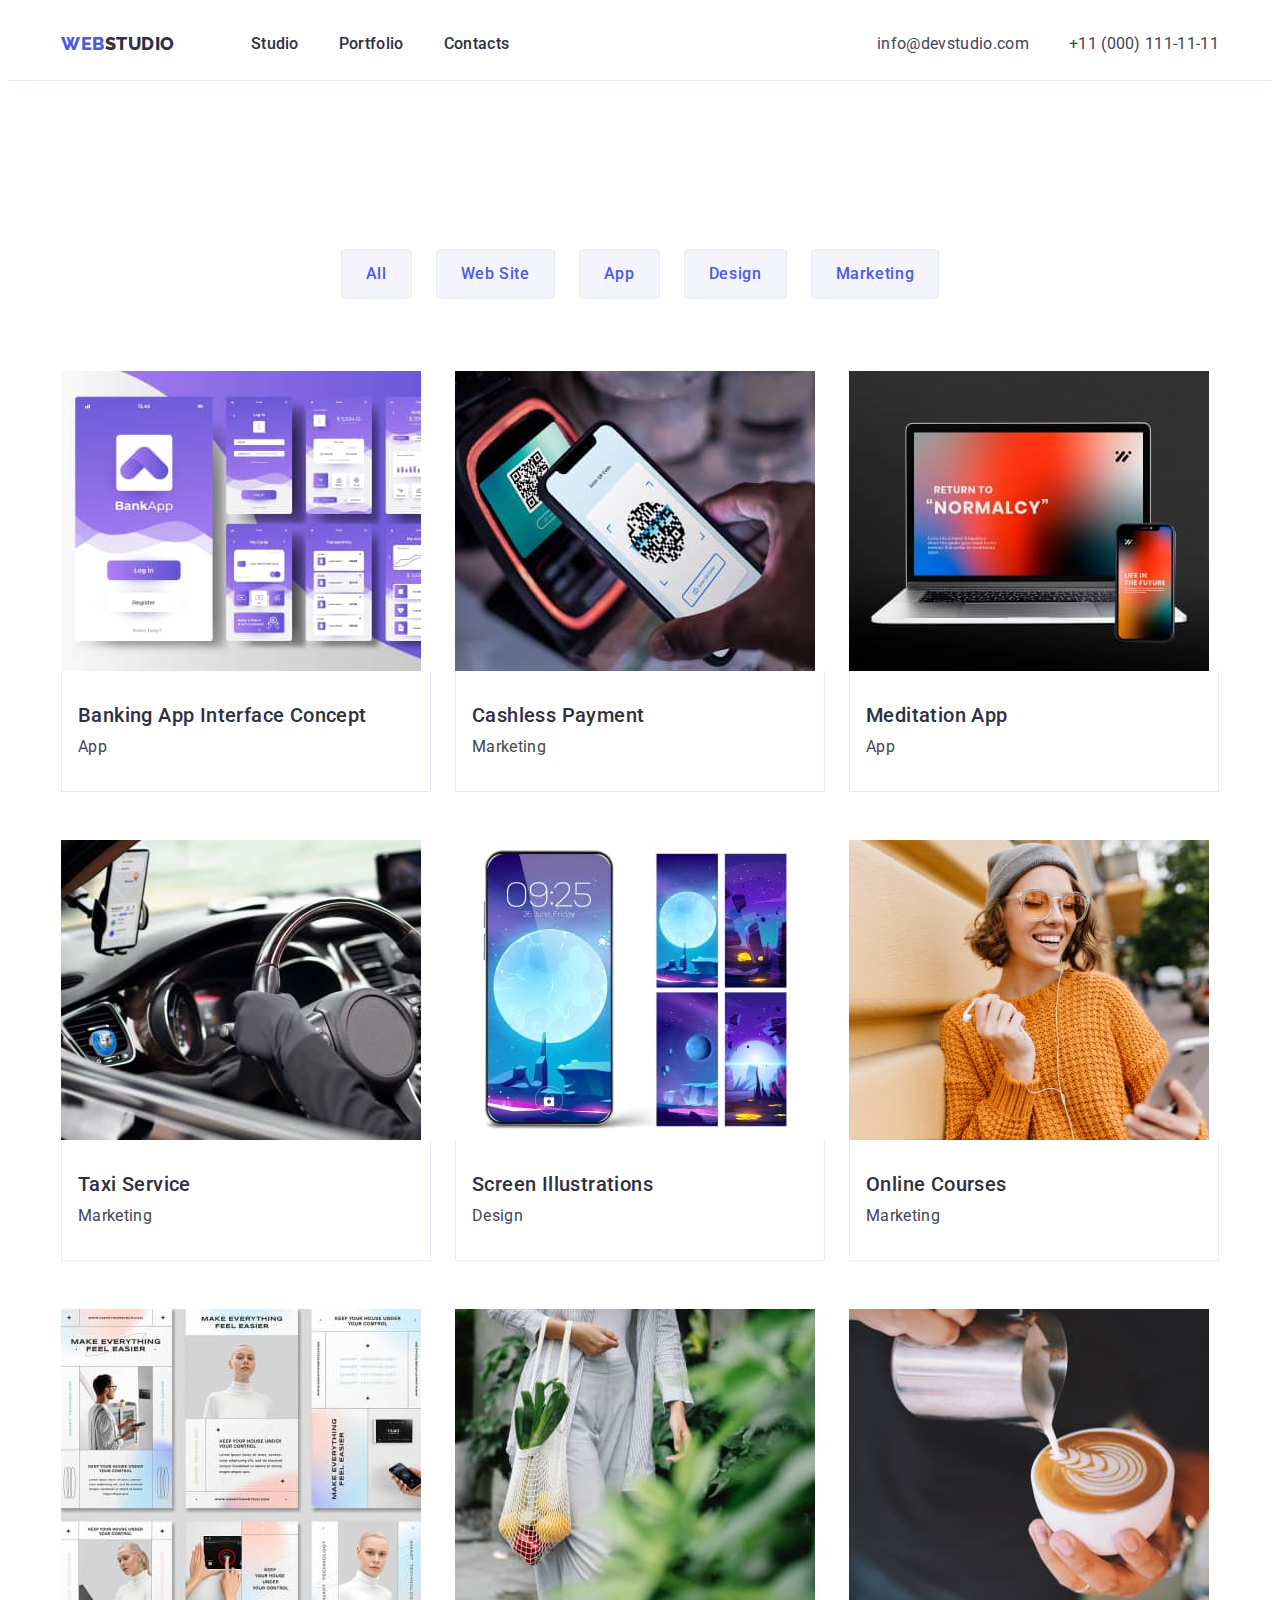
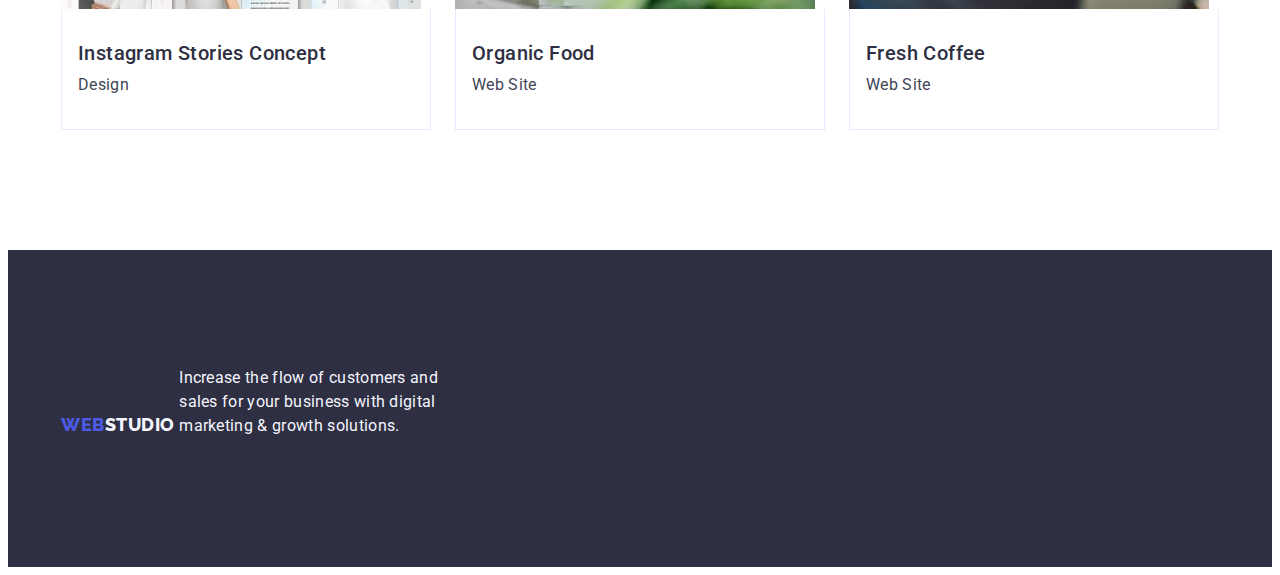
==== commit 1a71cb10: "update11" ====
--- a/portfolio.html
+++ b/portfolio.html
@@ -197,7 +197,9 @@
     <!-- Footer section -->
     <footer class="page-bottom">
       <div class="container">
-        <a href="./index.html" class="logo link">Web<span class="logo-part-bottom">Studio</span></a>
+        <a href="./index.html" class="logo-bottom link"
+          >Web<span class="logo-part-bottom">Studio</span></a
+        >
         <p class="footer-text">
           Increase the flow of customers and sales for your business with digital marketing & growth
           solutions.
--- a/css/styles.css
+++ b/css/styles.css
@@ -67,6 +67,7 @@
 
 /* Logo */
 .logo {
+  display: inline-block;
   text-transform: uppercase;
   font-family: var(--secondary-font);
   font-weight: 800;
@@ -77,6 +78,18 @@
   color: var(--logo-part-cl);
 }
 
+.logo-bottom {
+  display: inline-block;
+  text-transform: uppercase;
+  font-family: var(--secondary-font);
+  font-weight: 800;
+  font-size: 18px;
+  line-height: 1.17;
+  align-items: center;
+  letter-spacing: 0.03em;
+  color: var(--logo-part-cl);
+  margin-bottom: 16px;
+}
 .logo-part {
   color: var(--subtitle-cl);
 }
@@ -101,6 +114,8 @@
   color: var(--subtitle-cl);
   text-decoration: none;
   font-style: normal;
+  padding-top: 24px;
+  padding-bottom: 24px;
 }
 
 .unit-info {
@@ -267,8 +282,6 @@
 
 .header-nav-logo {
   display: block;
-  padding-bottom: 24px;
-  padding-top: 24px;
   margin-right: 76px;
 }
 
@@ -288,8 +301,6 @@
 
 .header-nav-menu {
   display: flex;
-  padding-top: 24px;
-  padding-bottom: 24px;
 }
 
 .header-nav-menu .item:not(:last-child) {
@@ -369,7 +380,6 @@
 .logo-footer {
   display: inline-block;
   margin-bottom: 16px;
-
   text-transform: uppercase;
   font-family: 'Raleway', sans-serif;
   font-weight: 800;
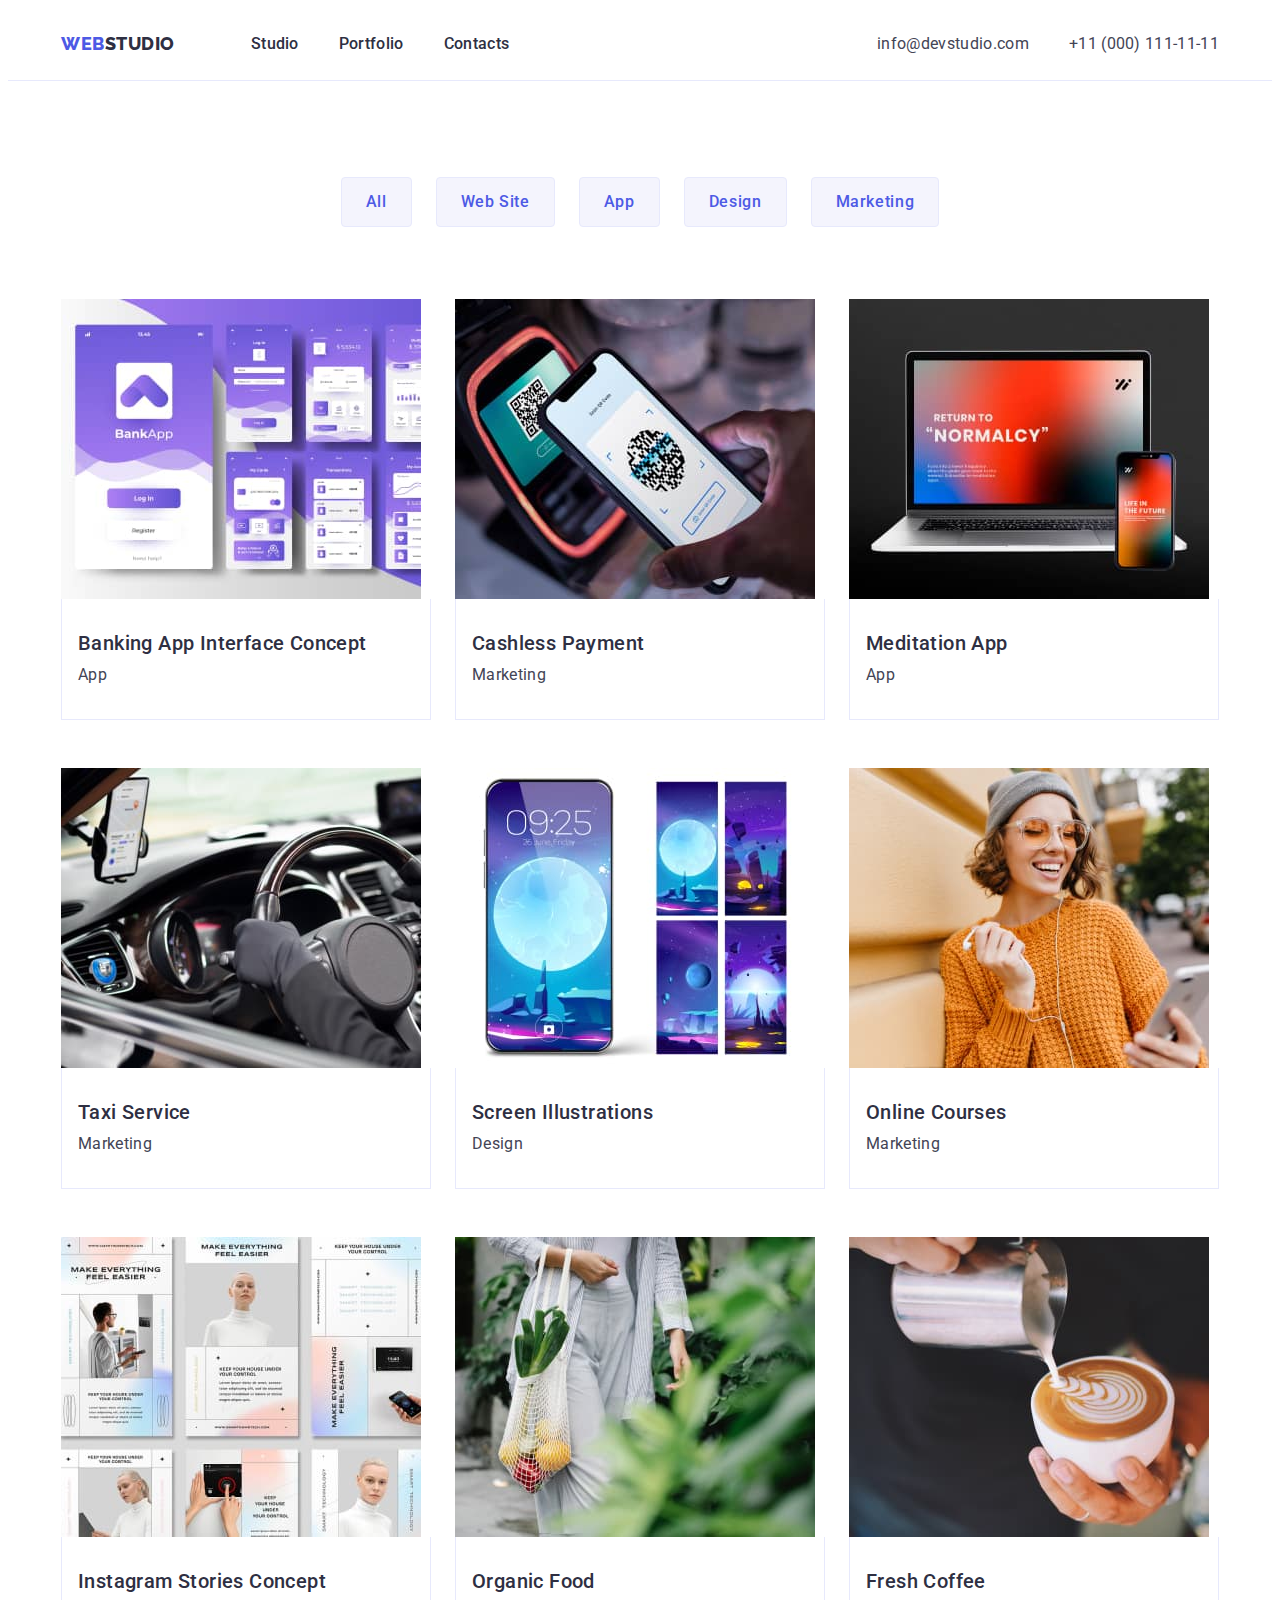
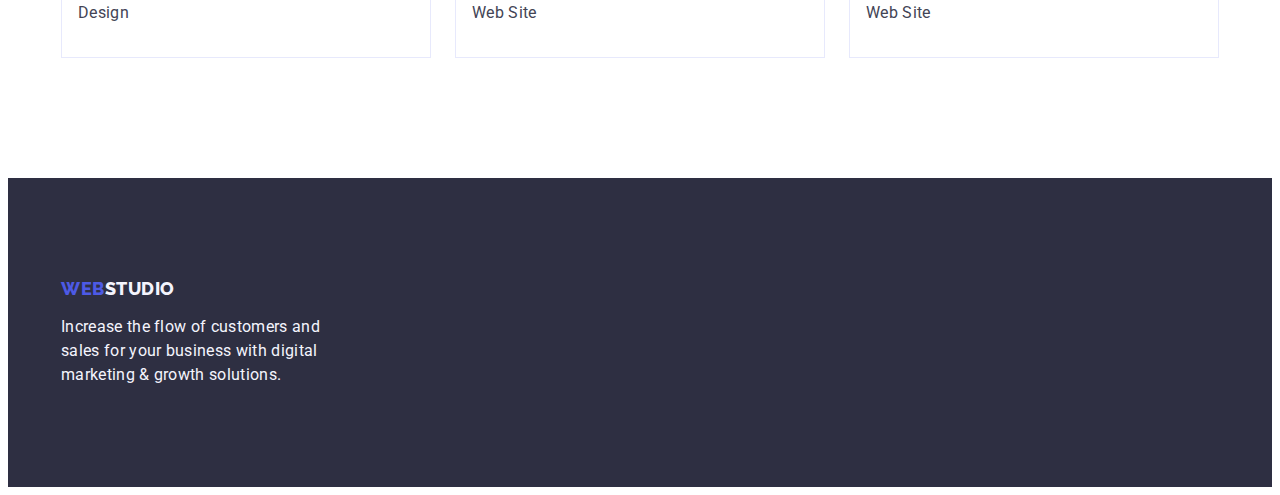
==== commit 7800afc3: "update15" ====
--- a/portfolio.html
+++ b/portfolio.html
@@ -46,10 +46,12 @@
         <address class="unit-info">
           <ul class="list adr-list">
             <li class="item">
-              <a href="mailto:info@devstudio.com" class="link unit unit-info">info@devstudio.com</a>
-            </li>
-            <li class="item">
-              <a href="tel:+110001111111" class="link unit unit-info">+11 (000) 111-11-11</a>
+              <a href="mailto:info@devstudio.com" class="link unit unit-info-item"
+                >info@devstudio.com</a
+              >
+            </li>
+            <li class="item">
+              <a href="tel:+110001111111" class="link unit unit-info-item">+11 (000) 111-11-11</a>
             </li>
           </ul>
         </address>
@@ -60,7 +62,7 @@
       <!-- Main section -->
       <section class="portfolio">
         <div class="container">
-          <h1 hidden>Portfolio</h1>
+          <h1 class="visually-hidden">Portfolio</h1>
           <ul class="list filter-list">
             <li><button type="button" class="filter-btn">All</button></li>
             <li><button type="button" class="filter-btn">Web Site</button></li>
--- a/css/styles.css
+++ b/css/styles.css
@@ -96,7 +96,6 @@
 
 .logo-part-bottom {
   display: inline-block;
-  margin-bottom: 16px;
 
   text-transform: uppercase;
   font-family: 'Raleway', sans-serif;
@@ -124,8 +123,14 @@
   color: inherit;
 }
 
-.unit-info:hover,
-.unit-info:focus,
+.unit-info-item {
+  font-style: normal;
+  text-decoration: none;
+  color: inherit;
+}
+
+.unit-info-item:hover,
+.unit-info-item:focus,
 .unit-menu:hover,
 .unit-menu:focus {
   color: var(--accent-txt-cl);
@@ -244,9 +249,6 @@
 
 /* Footer */
 .footer-text {
-  display: inline-block;
-  margin-top: 16px;
-  margin-bottom: 16px;
   width: 264px;
   color: #f4f4fd;
   font-size: 16px;
@@ -297,6 +299,7 @@
 .header-nav {
   display: flex;
   align-items: center;
+  margin-right: 332px;
 }
 
 .header-nav-menu {
@@ -317,8 +320,6 @@
   display: block;
   padding-top: 24px;
   padding-bottom: 24px;
-
-  color: var(--primary-text-color);
 }
 
 .benefits {
@@ -358,7 +359,7 @@
 
 .team-list .item {
   width: calc((100% - 72px) / 4);
-  background-color: var(--primary-fon-color);
+  background-color: var(--main-bg-cl);
 
   box-shadow: 0px 1px 6px rgba(46, 47, 66, 0.08), 0px 1px 1px rgba(46, 47, 66, 0.16),
     0px 2px 1px rgba(46, 47, 66, 0.08);
@@ -400,7 +401,7 @@
   display: flex;
   justify-content: center;
   gap: 24px;
-  margin: 72px;
+  margin-bottom: 72px;
 }
 
 .works-list {
@@ -426,3 +427,16 @@
 .adr-list .item:not(:last-child) {
   margin-right: 40px;
 }
+
+.visually-hidden {
+  position: absolute;
+  white-space: nowrap;
+  width: 1px;
+  height: 1px;
+  overflow: hidden;
+  border: 0;
+  padding: 0;
+  clip: rect(0 0 0 0);
+  clip-path: inset(50%);
+  margin: -1px;
+}
